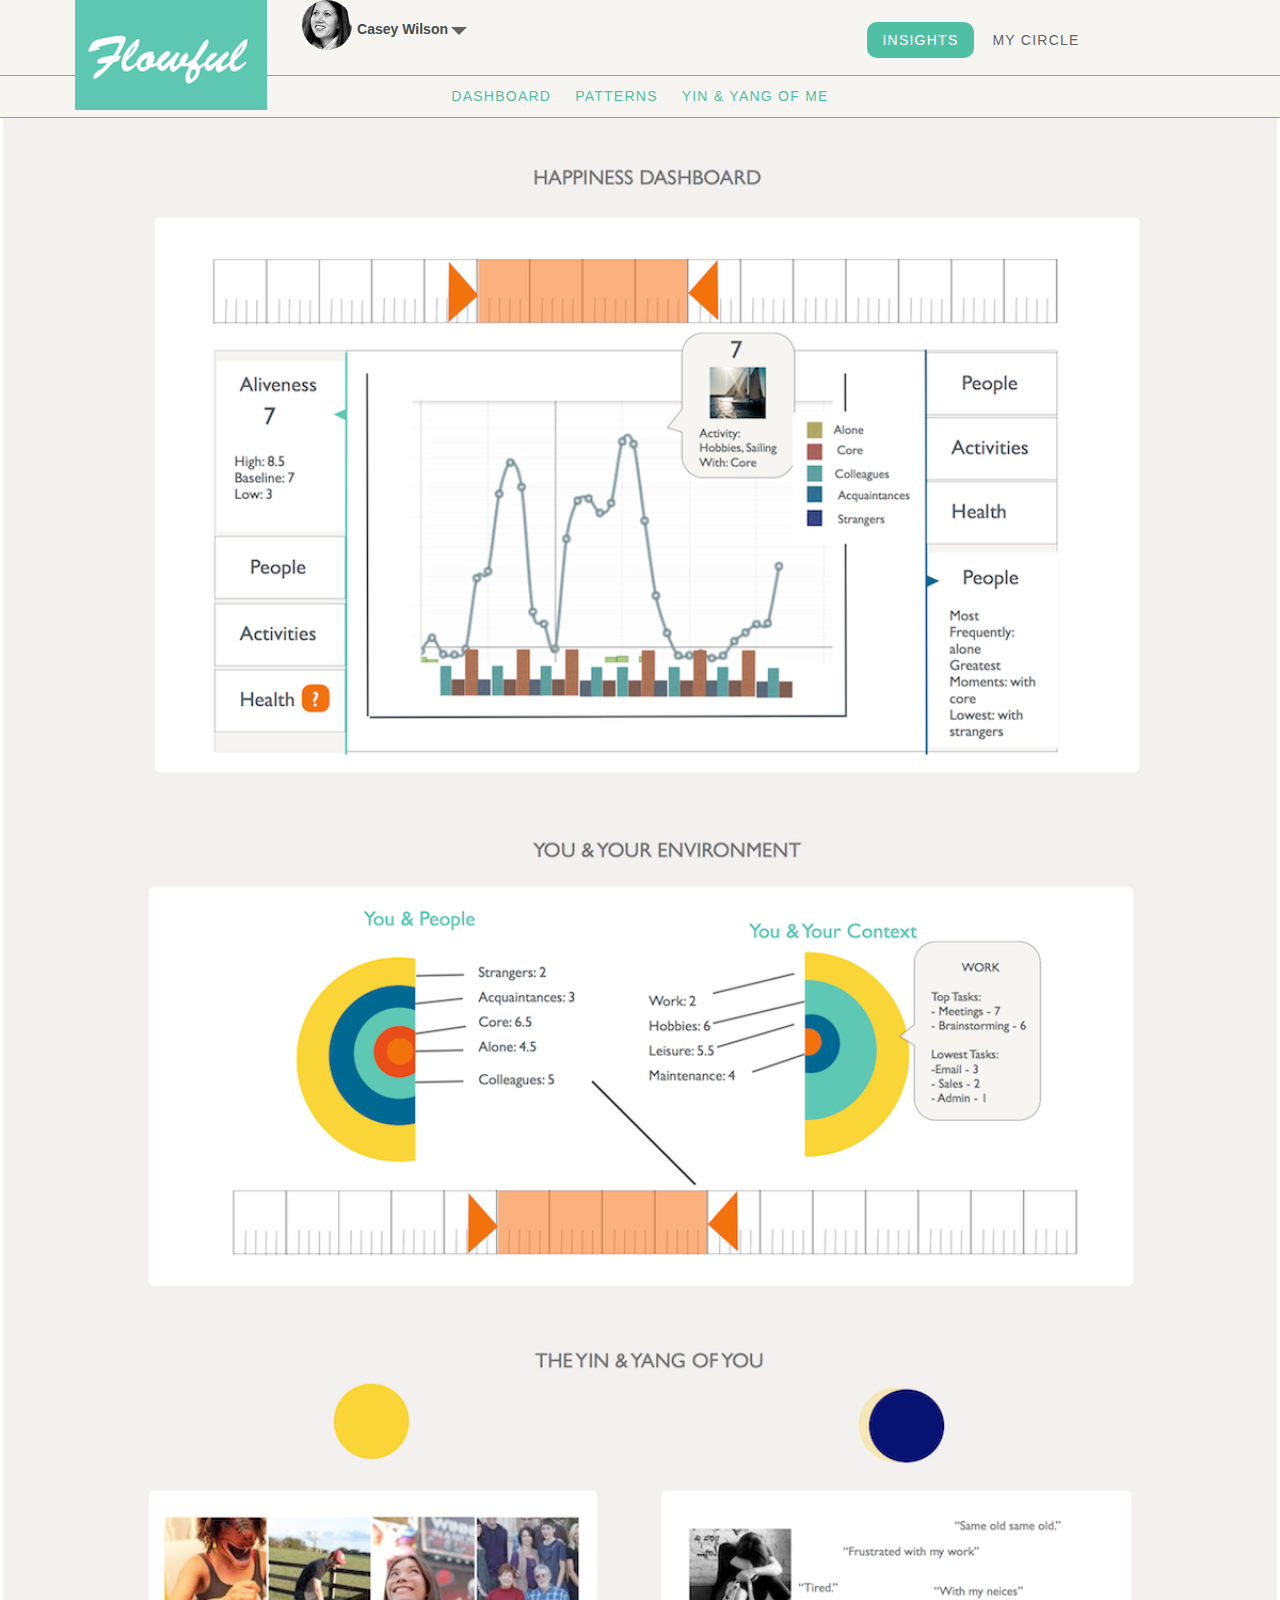
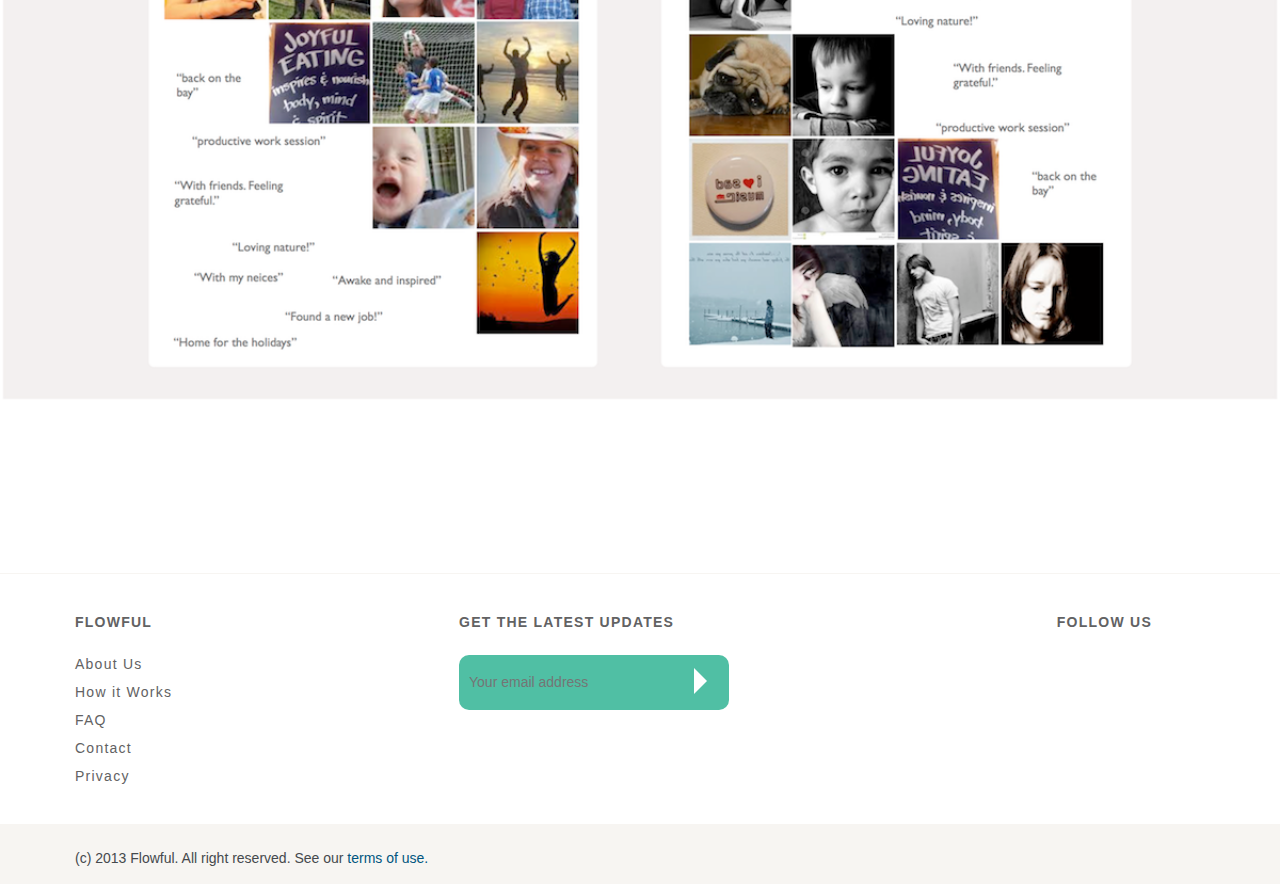
==== account_insights.html @ bf861510 "first commit" ====
<!DOCTYPE html>
<html>
<head>
	<title>Flowful</title>
	<script type="text/javascript" src="js/jquery.js"></script>
	<script type="text/javascript" src="js/accountInsights.js"></script>
	<link rel="stylesheet" type="text/css" href="css/normalize.css">
	<link rel="stylesheet" type="text/css" href="css/template.css">
	<link rel="stylesheet" type="text/css" href="css/account.css">
</head>
<body>
	<header class="whiteHeader fixedNav">
			<img id="flowfulLogo" src="images/flowful_logo.png">
			<ul class="accountNav">
				<li class="highlightedNav"><a href="account/insights">Insights</a></li>
				<li><a href="account/community">My Circle</a></li>
			</ul>
			<div class="accountDropDown">
				<img src="images/caseyProfilePhoto.jpg">
				<a href="#"><h4>Casey Wilson</h4></a>
				<div class="arrow-down"></div>
			</div>
	</header>
	<div class="subHeader">
		<ul class="accountNav">
			<a href="#"><li>Dashboard</li></a>
			<a href="#"><li>Patterns</li></a>
			<a href="#"><li>Yin & Yang of Me</li></a>
		</ul>
	</div>
	<div id="bodyPlaceholder">
		<img id="accountInsights" src="images/account_insights.png">
	</div>

	<footer>
		<div class="footerWhiteTop">
			<div id="footerContainer">
				<div class="footerList">
					<h3>Flowful</h3>
						<ul>
							<li><a href="about.html">About Us</a></li>
							<li><a href="tour.html">How it Works</a></li>
							<li><a href="faq.html">FAQ</a></li>
							<li><a href="contact.html">Contact</a></li>
							<li><a href="privacy.html">Privacy</a></li>
						</ul>
				</div>
				<div class="footerList">
					<h3>Get the latest Updates</h3>
					<form>
						<input type="text" id="emailUpdates" placeholder="Your email address">
						<button id="emailUpdatesButton"></button>
					</form>
				</div>
				<div class="footerList">
					<h3>Follow Us</h3>
				</div>
			</div>
		</div>
		<div class="footerGrayBottom">
			<p> (c) 2013 Flowful. All right reserved. See our <a href="#">terms of use.</a></p>
		</div>
	</footer>
</body>
</html>
---- css/template.css ----
/*

Default Text Color - #45494d;, rgb(69,73,77), p, h2, h4

Header Text:  #626263, rgb (98,98,99) - Size - h3

Photo(background) Text Header h1

h1 38px, H2 30px,  h3 20px uppercase, h4 bold 14px, text 14px, line height 1.5

BUTTONS - Graphic Background:

Main - Turqouise: #50bfa4, rgb(180,191,164) - shaddowed version rgb(46,109,94);

Secondary - Orange: #f1720c, rgb(241, 114, 12) - shadowed version rgb(136, 53, 8);

BACKGROUNDS:

Grey: #f7f5f2 rgb(247,245,242)

*/

body {
	font-family: "proxima-nova-alt",Proxima Nova,Helvetica Neue,Helvetica,Arial,sans-serif;
	color: rgb(69,73,77);
	-webkit-font-smoothing: antialiased;
	text-align: center;
	line-height: 1.5;
	font-size: 14px;
}

/*Font styling*/

h1 {
	font-size: 38px;
	/*font-weight: bold;*/
	font-weight: 600;
	letter-spacing: 1.5px;
	color: white;
}

h2 {
	font-size: 30px;
	letter-spacing: 1.25px;
	color: rgb(69,73,77);
}

h3, li {
	font-size: 14px;
	text-transform: uppercase;
	letter-spacing: 1.25px;
	color: rgb(98,98,99);
}

h3 a, li a{
	color: rgb(98,98,99);
}

h3 a:hover, li a:hover{
	color: rgb(180,191,164);
}

h4{
	font-weight: bold;
	font-size: 14px;
	color: rgb(69,73,77);
}

p{

}

a {
	text-decoration: none;
	color: rgb(0,85,128);
}

a:hover{
	color: rgb(8,6,94);
}

.container{
	padding: 0 75px;
}

/*button templates*/

button a{
	color: white;
}

.greyBackground{
	background-color: rgb(247,245,242);
}

button {
	background-color:  #50bfa4;
	border-radius: 10px;
	color: white;
	padding: 20px 35px;
	border: none;
	text-transform: uppercase;
}

.shadedowedOrange{
	background-color: rgb(136, 53, 8);
}

.shadowedBlue{
	background-color: rgb(80,191,164)
}

button:hover{
	background-color: rgba(0, 0, 0, .5);
	border: none;
	color: white;
}

.orangeButton{
	background-color: rgb(241, 114, 12);
}

.clearButton{
	background-color: rgba(0, 0, 0, 0);
	border: 2px solid #45494d;
	color: #45494d;
}

.clearButton:hover{
	background-color: rgba(0, 0, 0, .5);
	border: none;
}

.hugeButton{
	width: 175px;
	float: center;
	height: 65px;
	border-radius: 10px;
	display: inline;
	position: relative;
	margin: 20px 10px;
}

/*Highlighted tab within the nav*/

.whiteHeader{
	width: 100%;
	color: #50bfa4;
	background-color: white;
}

.highlightedNav{
	background-color: #50bfa4;;
	/*border: 1px solid rgb(80, 84, 70);*/
	padding-top: 10px;
	padding-bottom: 10px;
	border-radius: 10px;
}

.highlightedNav:hover{
	background-color: white;
}
.highlightedNav:hover a{
	color: #50bfa4;;
}

.highlightedNav a{
	color: white;
}


/*Nav styling*/

.fixedNav{
	position: fixed;
	background-color: #f7f5f2;
	/*border-bottom: 1px solid #f7f5f2;*/
	min-width: 950px;
}

header {
	z-index: 1;
	display: block;
	position: relative;
	height: 75px;
	/*border-bottom: 1px solid #e0e0e0;*/
	background: #F3F0F0;
	width: 100%;
	min-width: 550px;
}

/*#flowfulLogo{
	margin: 0px 75px;
	width: 100px;
}*/

#flowfulLogo{
	position: relative;
	float: left;
	display: inline-block;
	margin-top: -8px;
	left: 75px;
	width: 15%; 
}

.accountNav{
	display: inline-block;
	width: 35%;
	float: center;
	padding-top: 5px;
/*	margin: 0 auto;*/
}

.subHeader{
	position: fixed;
	margin-top: 75px;
	width: 100%;
	background-color: #f7f5f2;
	border-top: solid 1px #50bfa4;
	border-bottom: solid 1px #50bfa4;
}

.subHeader ul{
	display: inline-block;
	margin: 0 auto;
	padding: 10px 0px;
	min-width: 900px;
}

.subHeader li {
	display: inline;
	padding-left: 10px;
	padding-right: 10px;
	color: #50bfa4;
}

.subHeader a{
	color: #50bfa4;
}

.subHeader a li:hover{
	color: #45494d;
}

header h2 a {
	/*color: #504a46;*/
	font-weight: 500;
	display: inline;
	float: left;
	/*position: absolute;*/
	text-align: left;
	margin-top: 0px;
	color: #50bfa4;
	/*color: rgb(51,190,165);*/
}

header h2 a:hover{
	color: white;
}

header ul{
	position: relative;
	display: inline-block;
	margin: 25px 75px 15px 80px;
	float: right;
	/*text-align: right;*/
}

header ul li {
	display: inline;
	padding: 0px 15px;
}

header li a:hover{
	color: #50bfa4;
}

/*Main body templates*/

.centeredTextDiv{
	text-align: center;
	width: 700px;
	margin: 0 auto;
	padding: 25px;
}

input{
	height: 25px;
	border: 1px solid rgba(98,98,99,.2);
	width: 250px;
	margin: 5px 20px 10px 0px;
	padding: 5px 10px;
}

.narrowInput{
	width: 100px;
	margin-right: 15px;
}

.formValidationMessage{
	display: inline-block;
	width: 250px;
	margin-left: 20px;
	color: rgb(241, 114, 12)
}

/*footer*/

footer {
	margin-top: 50px;
	text-align: left;
}

/*#footerContainer{
	width: 1040px;
	margin: 0 auto;
}*/

#footerTop{
	background-color: rgb(247,245,242);
	height: 250px;
	line-height: 2;
}

.footerWhiteTop{
	background-color: white;
	height: 250px;
	line-height: 2;
	border-top: 1px solid rgb(247,245,242);
}

.footerList{
	width: 30%;
	float: left;
	margin-top: 20px;
	text-align: left;
	display: inline-block;
}

.footerList:nth-child(3){
	text-align: right;
	margin-right: 75px;
}

.footerList h3{
	margin-left: 75px;
}

.footerList ul{
	list-style-type: none;
	margin-left: none;
	margin-left: 35px;
}

.footerList li{
	text-transform: none;
	text-align: left;
}

.footerList li a:hover{
	color: #50bfa4;
}

#emailUpdates{
	position: relative;
	color: white;
	background-color: #50bfa4;
	border-radius: 10px;
	border: none;
	height: 45px;
	width: 250px;
	margin-left: 75px;
}

#emailUpdatesButton{
	position: relative;
	background-color: transparent;
	padding: 0;
	border-radius: 0;
	width: 0; 
	height: 0; 
	border-top: 13px solid transparent;
	border-bottom: 13px solid transparent;
	border-left: 13px solid white;
	margin-left: 310px;
	top: -58px;
}

#footerBottom{
	background-color: white;
	height: 50px;
	padding-left: 75px;
	padding-top: 10px;
}

.footerGrayBottom{
	background-color: rgb(247,245,242);
	height: 50px;
	padding-left: 75px;
	padding-top: 10px;
}
---- css/account.css ----
.accountPlaceholder{
	display: inline-block;
	width: 15%;
	float: right;
	margin-right: 75px;
	padding-top: 15px;
}

#accountInsights{
	width: 100%;
	margin: 115px auto;

}

.accountDropDown{
	display: inline-block;
	width: 170px;
	text-align: right;
	margin-right: 65px;
	margin-top: 0px;
}


.accountDropDown img:nth-child(1){
	clear: left;
	display: inline-block;
	width: 50px;
	border-radius: 25px;
	position: absolute;
	margin-top: 0px;
}

.accountDropDown h4{
	margin-left: 55px;
	vertical-align: baseline;
	clear: left;
	display: inline-block;
}

.arrow-down {
	display: inline-block;
	float: right;
	margin-top: 27px;
	margin-left: 3px;
	width: 0; 
	height: 0; 
	border-left: 8px solid transparent;
	border-right: 8px solid transparent;
	border-top: 8px solid #626263;
}
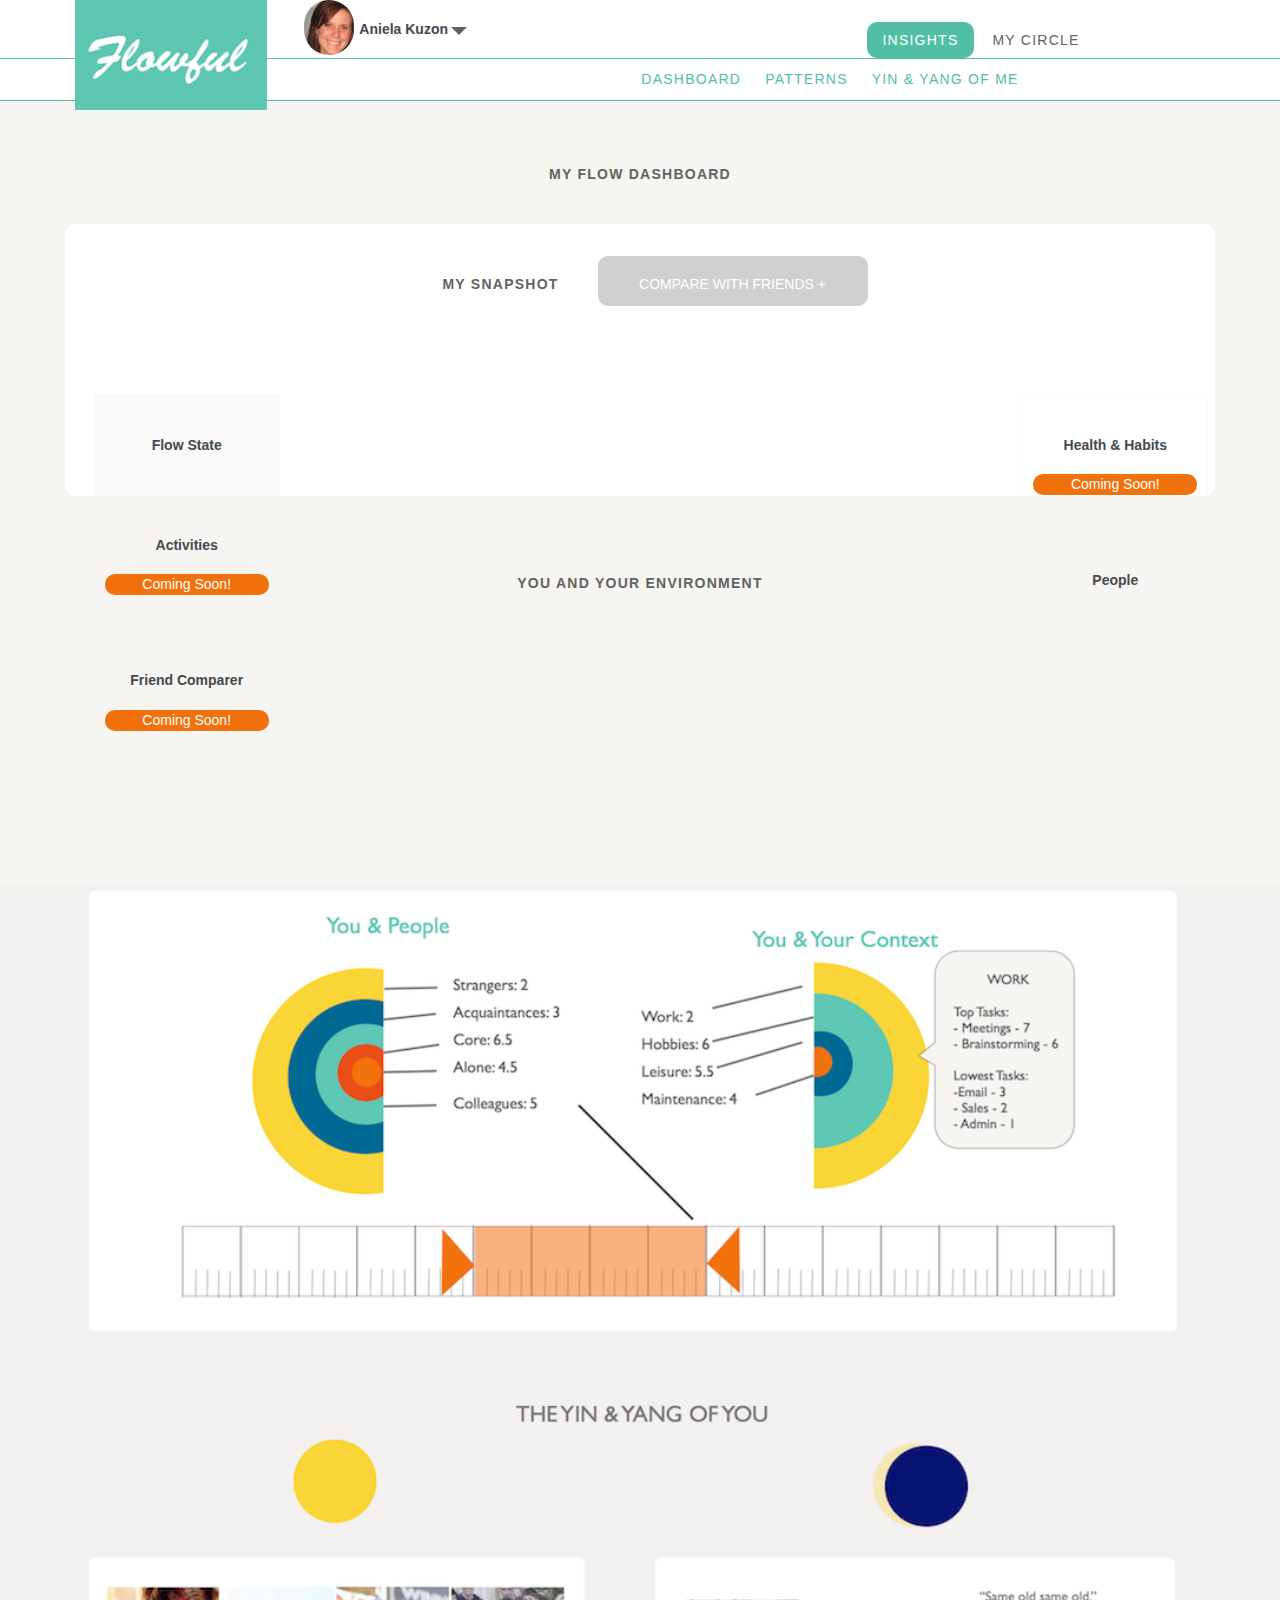
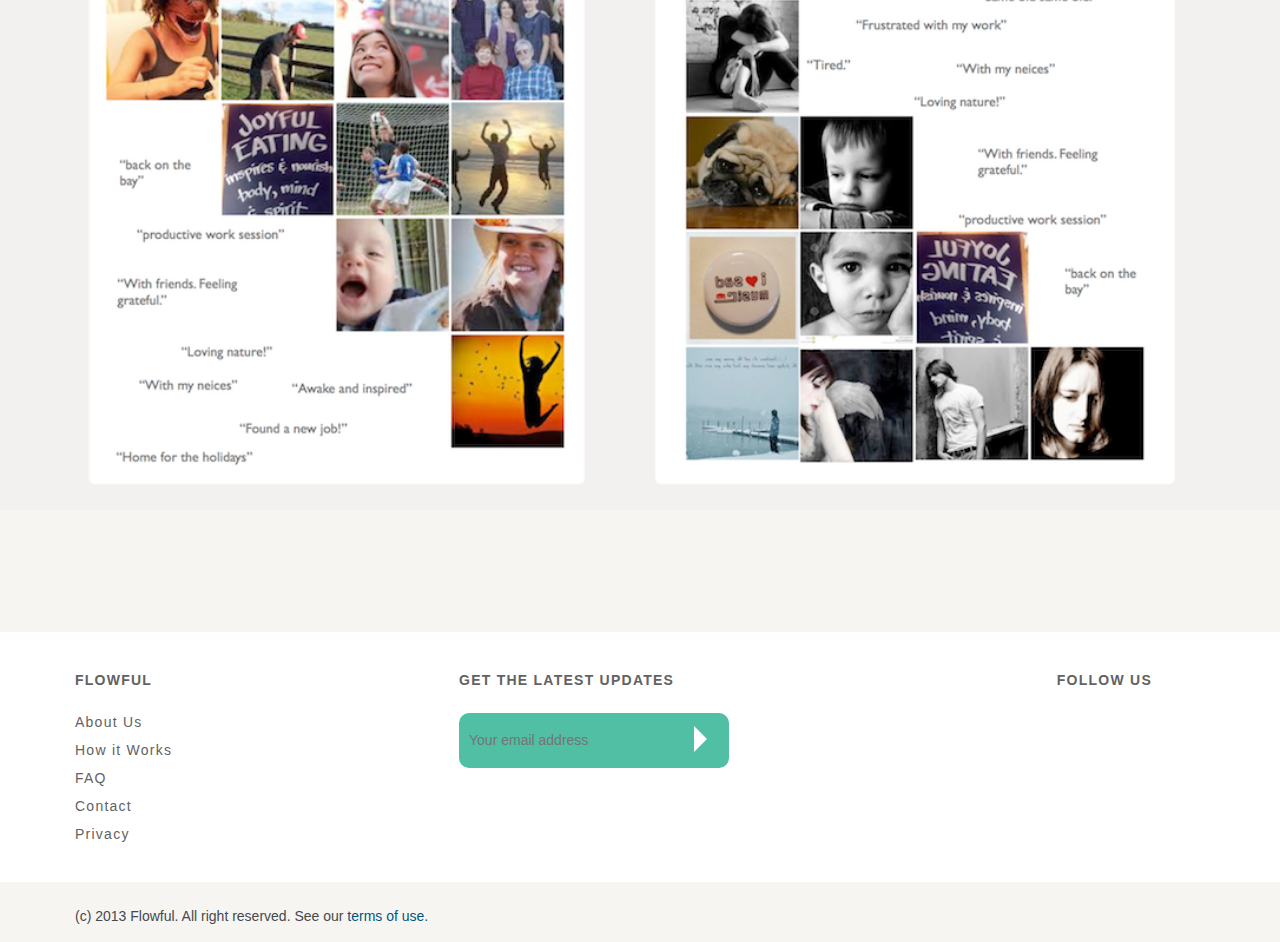
==== commit 2c140c57: "ready for wireframe demo" ====
--- a/account_insights.html
+++ b/account_insights.html
@@ -3,35 +3,75 @@
 <head>
 	<title>Flowful</title>
 	<script type="text/javascript" src="js/jquery.js"></script>
+	<script type="text/javascript" src="js/jquery-ui.custom.min.js"></script>
+	<script type="text/javascript" src="js/JQDateRangeSlider-withRuler-min.js"></script>
+	<script type="text/javascript" src="js/highstock.js"></script>
 	<script type="text/javascript" src="js/accountInsights.js"></script>
 	<link rel="stylesheet" type="text/css" href="css/normalize.css">
 	<link rel="stylesheet" type="text/css" href="css/template.css">
 	<link rel="stylesheet" type="text/css" href="css/account.css">
+	<link rel="stylesheet" type="text/css" href="css/JQRangeClassic-min.css">
 </head>
 <body>
 	<header class="whiteHeader fixedNav">
-			<img id="flowfulLogo" src="images/flowful_logo.png">
+			<a href="/flowful"><img id="flowfulLogo" src="images/flowful_logo.png"></a>
 			<ul class="accountNav">
 				<li class="highlightedNav"><a href="account/insights">Insights</a></li>
 				<li><a href="account/community">My Circle</a></li>
 			</ul>
 			<div class="accountDropDown">
-				<img src="images/caseyProfilePhoto.jpg">
-				<a href="#"><h4>Casey Wilson</h4></a>
+				<img id="anielaPhoto" src="images/kuzon_aniela.jpg">
+				<a href="#"><h4>Aniela Kuzon</h4></a>
 				<div class="arrow-down"></div>
 			</div>
+	
+		<div class="subHeader">
+			<ul class="accountNav">
+				<a href="#accountInsightsContainer"><li>Dashboard</li></a>
+				<a href="#section2"><li>Patterns</li></a>
+				<a href="#"><li>Yin & Yang of Me</li></a>
+			</ul>
+		</div>
 	</header>
-	<div class="subHeader">
-		<ul class="accountNav">
-			<a href="#"><li>Dashboard</li></a>
-			<a href="#"><li>Patterns</li></a>
-			<a href="#"><li>Yin & Yang of Me</li></a>
-		</ul>
+	<div class="bodyContainer" id="accountInsightsContainer">
+		<h3 id="happinessDashboard">My Flow Dashboard</h3>
+		<div class="bodyFullSection" id="graphSection">
+
+			<h3 >My Snapshot</h3> <button type="button" id="compareWFriends" class="highLighted">Compare with Friends<span> +</span></button><br><br>
+	  		<div id="slider"></div>
+	  		<div class="mainGraphContainer">
+	  			<div class="leftGraphColumn">
+	  				<div class="graphSider selected" id="flowState">
+	  					<h4>Flow State</h4>
+	  				</div>
+	  				<div class="graphSider" id="acitivities">
+	  					<h4>Activities</h4>
+	  					<p class="comingSoon">Coming Soon!</p>
+	  				</div>
+	  				<div class="graphSider" id="friends">
+	  					<h4>Friend Comparer</h4>
+	  					<p class="comingSoon">Coming Soon!</p>
+	  				</div>
+	  			</div>
+	  			<div id="highChartsContainer"></div>
+	  			<div class="rightGraphColumn">
+	  				<div class="graphSider" id="health">
+	  					<h4>Health & Habits</h4>
+	  					<p class="comingSoon">Coming Soon!</p>
+	  				</div>
+	  				<div class="graphSider selected" id="people">
+	  					<h4>People</h4>
+	  				</div>
+	  			</div>
+	  		</div>
+	  		
+		</div>
+		<br id="section2"><br><br>
+		<h3 id="environmentHeader">You and Your Environment</h3>
+		<div id="bodyPlaceholder">
+			<img id="accountInsights" src="images/account_insights2.png">
+		</div>
 	</div>
-	<div id="bodyPlaceholder">
-		<img id="accountInsights" src="images/account_insights.png">
-	</div>
-
 	<footer>
 		<div class="footerWhiteTop">
 			<div id="footerContainer">
@@ -61,5 +101,10 @@
 			<p> (c) 2013 Flowful. All right reserved. See our <a href="#">terms of use.</a></p>
 		</div>
 	</footer>
+	 <script>
+    //<!--
+      $("#slider").dateRangeSlider();
+    //-->
+    </script>
 </body>
 </html>--- a/css/template.css
+++ b/css/template.css
@@ -173,8 +173,9 @@
 
 .fixedNav{
 	position: fixed;
-	background-color: #f7f5f2;
-	/*border-bottom: 1px solid #f7f5f2;*/
+	background-color: white;
+	/*background-color: #f7f5f2;*/
+	border-bottom: 1px solid #f7f5f2;*/
 	min-width: 950px;
 }
 
@@ -200,7 +201,8 @@
 	display: inline-block;
 	margin-top: -8px;
 	left: 75px;
-	width: 15%; 
+	width: 15%;
+	z-index: 3; 
 }
 
 .accountNav{
@@ -213,9 +215,10 @@
 
 .subHeader{
 	position: fixed;
-	margin-top: 75px;
+	margin-top: 0px;
 	width: 100%;
-	background-color: #f7f5f2;
+	background-color: white;
+	/*background-color: #f7f5f2;*/
 	border-top: solid 1px #50bfa4;
 	border-bottom: solid 1px #50bfa4;
 }
--- a/css/account.css
+++ b/css/account.css
@@ -1,3 +1,26 @@
+.bodyContainer{
+	width: 100%;
+	padding-top: 150px;
+	margin-bottom: -50px;
+	background-color: rgb(247,245,242);
+}
+
+.bodyContainer h3{
+	padding-bottom: 25px;
+}
+
+#environmentHeader{
+	margin-bottom: -100px;
+}
+
+.bodyFullSection{
+	width: 1150px;
+	padding: 50px 0px 75px;
+	margin: 0 auto;
+	border-radius: 10px;
+	background-color: white;
+}
+
 .accountPlaceholder{
 	display: inline-block;
 	width: 15%;
@@ -47,4 +70,87 @@
 	border-left: 8px solid transparent;
 	border-right: 8px solid transparent;
 	border-top: 8px solid #626263;
-}+}
+
+#compareWFriends{
+	float: center;
+	display: inline-block;
+	background-color: rgba(98,98,99,.3);
+	color: white;
+	padding: -20px 0px 0px 0px;
+	margin-left: 35px;
+	margin-top: -20px;
+	width: 270px;
+	height: 50px;
+	vertical-align: text-top;
+}
+
+#compareWFriends:hover{
+	color: white;
+	background-color: rgb(98,98,99);
+}
+
+#graphSection h3{
+	padding-left: 30px;
+	margin-top: -25px;
+	float: center;
+	display: inline-block;
+	text-align: left;
+}
+
+#highChartsContainer, #slider{
+	width: 63%;
+	float: center;
+	margin: 0 auto;
+	padding-top: 20px;
+	display: inline-block;
+}
+
+#slider{
+	width: 60%;
+	margin-bottom: 20px;
+	display: block;
+}
+
+.mainGraphContainer{
+	width: 95%;
+	float: center;
+	margin: 0 auto;
+}
+
+.leftGraphColumn{
+	width: 15%;
+	height: 375px;
+	float: left;
+	display: inline-block;
+}
+
+.rightGraphColumn{
+	width: 15%;
+	height: 375px;
+	float: right;
+	display: inline-block;
+}
+
+.rightGraphColumn div , .leftGraphColumn div{
+	padding: 20px 10px;
+	display: inline-block;
+	text-align: left;
+	width: 100%;
+	border: 1px solid rgba(247,245,242,.5);
+}
+
+.rightGraphColumn div h4, .leftGraphColumn div h4{
+	text-align: center;
+}
+
+.comingSoon{
+	text-align: center;
+	color: white;
+	padding: 0px 0px;
+	border-radius: 10px;
+	background-color: rgb(241, 114, 12);
+}
+
+.graphSider:hover, .selected{
+	background-color: rgba(247,245,242,.5);--- a/css/JQRangeClassic-min.css
+++ b/css/JQRangeClassic-min.css
@@ -0,0 +1 @@
+.ui-rangeSlider{height:22px}.ui-rangeSlider .ui-rangeSlider-innerBar{height:16px;margin:3px 6px;background:#DDD}.ui-rangeSlider .ui-rangeSlider-handle{width:6px;height:22px;background:#AAA;background:rgba(100,100,100,.3);cursor:col-resize}.ui-rangeSlider .ui-rangeSlider-bar{margin:1px 0;background:#CCC;background:rgba(100,100,150,.2);height:20px;cursor:move;cursor:grab;cursor:-moz-grab}.ui-rangeSlider .ui-rangeSlider-bar.ui-draggable-dragging{cursor:-moz-grabbing;cursor:grabbing}.ui-rangeSlider-arrow{height:16px;margin:2px 0;width:16px;background-repeat:no-repeat}.ui-rangeSlider-arrow.ui-rangeSlider-leftArrow{background-image:url(icons-classic/resultset_previous.png);background-position:center left}.ui-rangeSlider-arrow.ui-rangeSlider-rightArrow{background-image:url(icons-classic/resultset_next.png);background-position:center right}.ui-rangeSlider-arrow-inner{display:none}.ui-rangeSlider-container{height:22px}.ui-rangeSlider-withArrows .ui-rangeSlider-container{margin:0 11px}.ui-rangeSlider-noArrow .ui-rangeSlider-container{margin:0}.ui-rangeSlider-label{margin:0 2px 2px;background-image:url(icons-classic/label.png);background-position:bottom center;background-repeat:no-repeat;white-space:nowrap;bottom:20px;padding:3px 6px 7px;cursor:col-resize}.ui-rangeSlider-label-inner{display:none}input.ui-editRangeSlider-inputValue{width:3em;vertical-align:middle;text-align:center}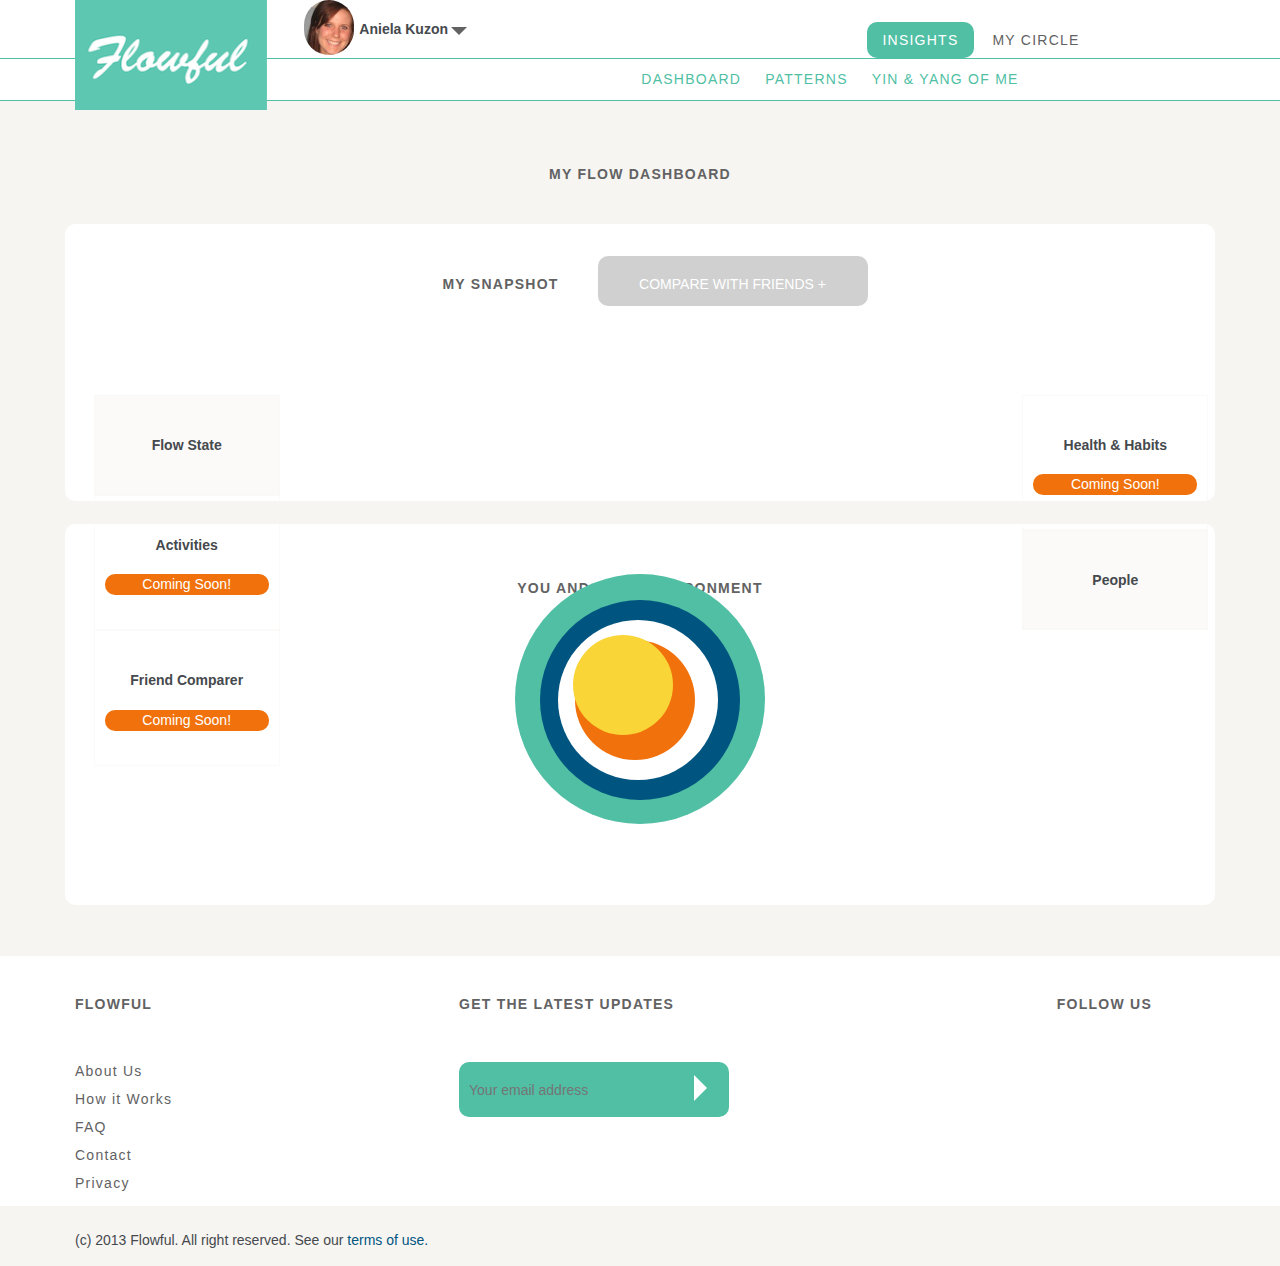
==== commit b11b2367: "highchart working with new dataset additions" ====
--- a/account_insights.html
+++ b/account_insights.html
@@ -68,10 +68,17 @@
 		</div>
 		<br id="section2"><br><br>
 		<h3 id="environmentHeader">You and Your Environment</h3>
-		<div id="bodyPlaceholder">
-			<img id="accountInsights" src="images/account_insights2.png">
+		<div class="bodyFullSection" id="meAndEnvironment">
+			<div class="circle biggestCircle" id="peopleCircle5"></div>
+			<div class="circle secondBiggestCircle" id="peopleCircle4"></div>
+			<div class="circle thirdBiggestCircle" id="peopleCircle3"></div>
+			<div class="circle fourthBiggestCircle" id="peopleCircle2"></div>
+			<div class="circle fifthBiggestCircle" id="peopleCircle1"></div>
+			
 		</div>
-	</div>
+		<!--<div id="bodyPlaceholder">
+				<img id="accountInsights" src="images/account_insights2.png">
+		</div>-->
 	<footer>
 		<div class="footerWhiteTop">
 			<div id="footerContainer">
--- a/css/template.css
+++ b/css/template.css
@@ -17,6 +17,10 @@
 BACKGROUNDS:
 
 Grey: #f7f5f2 rgb(247,245,242)
+
+Links: 
+
+rgb(0,85,128); - a:hover rgb(8,6,94);
 
 */
 
--- a/css/account.css
+++ b/css/account.css
@@ -99,7 +99,7 @@
 }
 
 #highChartsContainer, #slider{
-	width: 63%;
+	width: 60%;
 	float: center;
 	margin: 0 auto;
 	padding-top: 20px;
@@ -118,6 +118,10 @@
 	margin: 0 auto;
 }
 
+#highChartsContainer{
+	padding-top: 25px;
+}
+
 .leftGraphColumn{
 	width: 15%;
 	height: 375px;
@@ -134,6 +138,7 @@
 
 .rightGraphColumn div , .leftGraphColumn div{
 	padding: 20px 10px;
+	/*margin-top: 25px;*/
 	display: inline-block;
 	text-align: left;
 	width: 100%;
@@ -153,4 +158,82 @@
 }
 
 .graphSider:hover, .selected{
-	background-color: rgba(247,245,242,.5);+	background-color: rgba(247,245,242,.5);
+}
+
+.biggestCircle{
+	display: inline-block;
+	clear: both;
+	float: center;
+    width: 250px;
+    height: 250px;
+    -webkit-border-radius: 125px;
+    -moz-border-radius: 125px;
+    border-radius: 125px; 
+    background-color: #50bfa4;
+}
+
+.secondBiggestCircle{
+	float: center;
+	position: absolute;
+    width: 200px;
+    height: 200px;
+    -webkit-border-radius: 100px;
+    -moz-border-radius: 100px;
+    border-radius: 100px; 
+    background-color: rgb(0,85,128);
+}
+
+.thirdBiggestCircle{
+	float: center;
+	position: absolute;
+    width: 160px;
+    height: 160px;
+    -webkit-border-radius: 80px;
+    -moz-border-radius: 80px;
+    border-radius: 80px; 
+    background-color: white;
+}
+
+.fourthBiggestCircle{
+	float: center;
+	position: absolute;
+    width: 120px;
+    height: 120px;
+    -webkit-border-radius: 60px;
+    -moz-border-radius: 60px;
+    border-radius: 60px; 
+    background-color: rgb(241, 114, 12);
+}
+
+.fifthBiggestCircle{
+	float: center;
+	position: absolute;
+    width: 100px;
+    height: 100px;
+    -webkit-border-radius: 50px;
+    -moz-border-radius: 50px;
+    border-radius: 50px; 
+    background-color: rgb(250,213,55);
+}
+
+#peopleCircle4{
+	margin: 0 auto;
+	margin-top: -230px;
+	margin-left: 475px;
+}
+
+#peopleCircle3{
+	margin-top: -210px;
+	margin-left: 493px;
+}
+
+#peopleCircle2{
+	margin-top: -190px;
+	margin-left: 510px;
+}
+
+#peopleCircle1{
+	margin-top: -195px;
+	margin-left: 508px;
+}